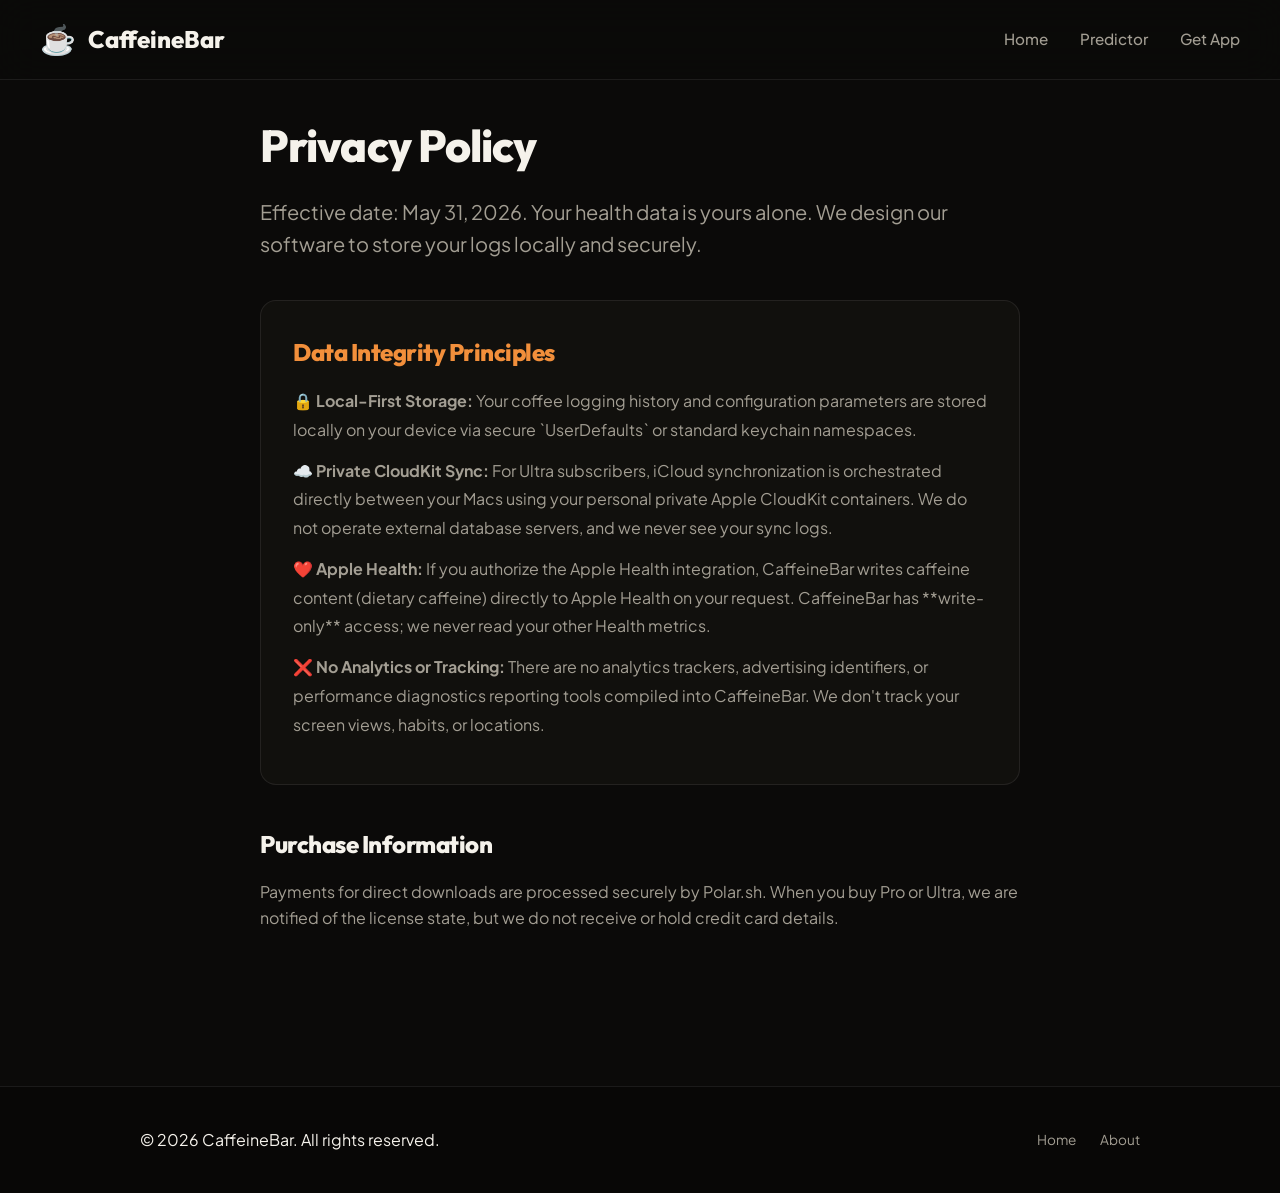
==== landing-page/privacy.html @ 2f120a83 "feat(caffeine): add caffeine level prediction and next coffee time features - Implement caffeine lev" ====
<!DOCTYPE html>
<html lang="en">
<head>
    <meta charset="UTF-8">
    <meta name="viewport" content="width=device-width, initial-scale=1.0">
    <title>Privacy Policy — CaffeineBar</title>
    <meta name="description" content="Privacy Policy for CaffeineBar. Your logs, your health, your data. Built with zero tracking.">
    <link rel="preconnect" href="https://fonts.googleapis.com">
    <link rel="preconnect" href="https://fonts.gstatic.com" crossorigin>
    <link href="https://fonts.googleapis.com/css2?family=Outfit:wght@300;400;600;800&family=Plus+Jakarta+Sans:wght@300;400;500;600;700&display=swap" rel="stylesheet">
    <link rel="stylesheet" href="style.css">
</head>
<body>
    <header class="app-header">
        <div class="logo">
            <span class="logo-icon">☕️</span>
            <span class="logo-text">CaffeineBar</span>
        </div>
        <nav class="header-nav">
            <a href="index.html" class="nav-link">Home</a>
            <a href="index.html#predictor" class="nav-link">Predictor</a>
            <a href="index.html#pricing" class="nav-link">Get App</a>
        </nav>
    </header>

    <main class="hero-section" style="max-width: 800px; text-align: left; padding-top: 40px;">
        <h1 class="hero-title" style="font-size: 2.8rem; margin-bottom: 24px;">Privacy Policy</h1>
        <p class="hero-subtitle" style="margin-left: 0; text-align: left; max-width: 100%;">
            Effective date: May 31, 2026. Your health data is yours alone. We design our software to store your logs locally and securely.
        </p>

        <section style="margin-top: 40px; background: var(--bg-surface); padding: 32px; border-radius: var(--border-radius); border: 1px solid var(--border-color);">
            <h2 style="margin-bottom: 16px; font-size: 1.5rem; color: var(--primary);">Data Integrity Principles</h2>
            <ul style="list-style: none; color: var(--text-secondary); line-height: 1.8;">
                <li style="margin-bottom: 12px;"><strong>🔒 Local-First Storage:</strong> Your coffee logging history and configuration parameters are stored locally on your device via secure `UserDefaults` or standard keychain namespaces.</li>
                <li style="margin-bottom: 12px;"><strong>☁️ Private CloudKit Sync:</strong> For Ultra subscribers, iCloud synchronization is orchestrated directly between your Macs using your personal private Apple CloudKit containers. We do not operate external database servers, and we never see your sync logs.</li>
                <li style="margin-bottom: 12px;"><strong>❤️ Apple Health:</strong> If you authorize the Apple Health integration, CaffeineBar writes caffeine content (dietary caffeine) directly to Apple Health on your request. CaffeineBar has **write-only** access; we never read your other Health metrics.</li>
                <li style="margin-bottom: 12px;"><strong>❌ No Analytics or Tracking:</strong> There are no analytics trackers, advertising identifiers, or performance diagnostics reporting tools compiled into CaffeineBar. We don't track your screen views, habits, or locations.</li>
            </ul>
        </section>

        <section style="margin-top: 40px;">
            <h2 style="margin-bottom: 16px; font-size: 1.5rem;">Purchase Information</h2>
            <p style="color: var(--text-secondary); margin-bottom: 16px;">
                Payments for direct downloads are processed securely by Polar.sh. When you buy Pro or Ultra, we are notified of the license state, but we do not receive or hold credit card details.
            </p>
        </section>
    </main>

    <footer class="app-footer">
        <div class="footer-content">
            <p>&copy; 2026 CaffeineBar. All rights reserved.</p>
            <div class="footer-links">
                <a href="index.html">Home</a>
                <a href="about.html">About</a>
            </div>
        </div>
    </footer>
</body>
</html>
---- landing-page/style.css ----
/* Global Variables & Colors */
:root {
    --bg-base: #0b0a09;
    --bg-surface: rgba(22, 20, 18, 0.6);
    --bg-surface-solid: #161412;
    --border-color: rgba(255, 255, 255, 0.08);
    --text-primary: #f5f2eb;
    --text-secondary: #a39e93;
    
    --primary: #f28f3b;
    --primary-glow: rgba(242, 143, 59, 0.15);
    --secondary: #e5b382;
    
    --status-empty: #a39e93;
    --status-active: #48bb78;
    --status-warning: #ecc94b;
    --status-danger: #f56565;
    
    --font-heading: 'Outfit', sans-serif;
    --font-body: 'Plus Jakarta Sans', sans-serif;
    --border-radius: 16px;
    --transition: all 0.3s cubic-bezier(0.16, 1, 0.3, 1);
}

/* Base Styles */
* {
    box-sizing: border-box;
    margin: 0;
    padding: 0;
}

body {
    background-color: var(--bg-base);
    color: var(--text-primary);
    font-family: var(--font-body);
    line-height: 1.6;
    overflow-x: hidden;
    padding-top: 80px;
}

/* Typography */
h1, h2, h3, h4 {
    font-family: var(--font-heading);
    font-weight: 800;
    letter-spacing: -0.02em;
}

a {
    color: inherit;
    text-decoration: none;
}

/* Header & Navigation */
.app-header {
    position: fixed;
    top: 0;
    left: 0;
    right: 0;
    height: 80px;
    background: rgba(11, 10, 9, 0.8);
    backdrop-filter: blur(20px);
    -webkit-backdrop-filter: blur(20px);
    border-bottom: 1px solid var(--border-color);
    display: flex;
    justify-content: space-between;
    align-items: center;
    padding: 0 40px;
    z-index: 1000;
}

.logo {
    display: flex;
    align-items: center;
    gap: 12px;
    font-family: var(--font-heading);
    font-weight: 800;
    font-size: 1.5rem;
}

.logo-icon {
    font-size: 1.8rem;
}

.header-nav {
    display: flex;
    gap: 32px;
}

.nav-link {
    color: var(--text-secondary);
    font-weight: 500;
    font-size: 0.95rem;
    transition: var(--transition);
}

.nav-link:hover {
    color: var(--primary);
}

/* Hero Section */
.hero-section {
    padding: 80px 20px 60px;
    text-align: center;
    max-width: 1000px;
    margin: 0 auto;
}

.hero-title {
    font-size: 3.5rem;
    line-height: 1.15;
    margin-bottom: 24px;
}

.gradient-text {
    background: linear-gradient(135deg, var(--primary), var(--secondary));
    -webkit-background-clip: text;
    -webkit-text-fill-color: transparent;
}

.hero-subtitle {
    color: var(--text-secondary);
    font-size: 1.25rem;
    max-width: 640px;
    margin: 0 auto 40px;
}

/* Video Reel Embed Mock */
.video-container {
    position: relative;
    max-width: 720px;
    margin: 0 auto 48px;
    border-radius: var(--border-radius);
    overflow: hidden;
    border: 1px solid var(--border-color);
    box-shadow: 0 20px 40px rgba(0, 0, 0, 0.4);
    background: #000;
    aspect-ratio: 16/9;
}

.video-container video {
    width: 100%;
    height: 100%;
    object-fit: cover;
}

.video-overlay {
    position: absolute;
    bottom: 16px;
    right: 16px;
    background: rgba(0, 0, 0, 0.6);
    backdrop-filter: blur(8px);
    -webkit-backdrop-filter: blur(8px);
    padding: 8px 16px;
    border-radius: 20px;
    font-size: 0.85rem;
    font-weight: 600;
    cursor: pointer;
    border: 1px solid rgba(255, 255, 255, 0.1);
    transition: var(--transition);
}

.video-overlay:hover {
    background: rgba(0, 0, 0, 0.8);
    transform: scale(1.05);
}

/* Waitlist Form */
.waitlist-card {
    max-width: 480px;
    margin: 0 auto;
    background: var(--bg-surface);
    backdrop-filter: blur(12px);
    -webkit-backdrop-filter: blur(12px);
    border: 1px solid var(--border-color);
    padding: 24px;
    border-radius: var(--border-radius);
}

.waitlist-title {
    font-weight: 600;
    margin-bottom: 16px;
    font-size: 0.95rem;
    color: var(--text-secondary);
}

.waitlist-form {
    display: flex;
    gap: 12px;
}

.waitlist-input {
    flex: 1;
    background: rgba(255, 255, 255, 0.05);
    border: 1px solid var(--border-color);
    padding: 12px 16px;
    border-radius: 8px;
    color: var(--text-primary);
    font-family: inherit;
    font-size: 0.95rem;
    outline: none;
    transition: var(--transition);
}

.waitlist-input:focus {
    border-color: var(--primary);
    box-shadow: 0 0 0 2px var(--primary-glow);
}

.waitlist-success {
    margin-top: 12px;
    font-weight: 600;
    color: var(--status-active);
}

/* Section Header */
.section-header {
    text-align: center;
    margin-bottom: 48px;
    padding: 0 20px;
}

.section-tag {
    font-size: 0.8rem;
    text-transform: uppercase;
    letter-spacing: 0.15em;
    color: var(--primary);
    font-weight: 700;
    display: block;
    margin-bottom: 12px;
}

.section-title {
    font-size: 2.5rem;
    margin-bottom: 16px;
}

.section-desc {
    color: var(--text-secondary);
    font-size: 1.1rem;
    max-width: 600px;
    margin: 0 auto;
}

/* Predictor Widget */
.predictor-section {
    padding: 80px 20px;
    background: radial-gradient(circle at center, rgba(242, 143, 59, 0.04) 0%, transparent 70%);
}

.predictor-grid {
    max-width: 1080px;
    margin: 0 auto;
    display: grid;
    grid-template-columns: 1fr 1.5fr;
    gap: 32px;
}

.predictor-panel {
    background: var(--bg-surface);
    backdrop-filter: blur(16px);
    -webkit-backdrop-filter: blur(16px);
    border: 1px solid var(--border-color);
    border-radius: var(--border-radius);
    padding: 32px;
}

.panel-title {
    font-size: 1.25rem;
    margin-bottom: 20px;
    color: var(--text-primary);
}

.input-group {
    margin-bottom: 20px;
}

.input-group label {
    display: block;
    font-size: 0.85rem;
    font-weight: 600;
    color: var(--text-secondary);
    margin-bottom: 8px;
}

.custom-select, .custom-input {
    width: 100%;
    background: rgba(255, 255, 255, 0.04);
    border: 1px solid var(--border-color);
    padding: 12px 16px;
    border-radius: 8px;
    color: var(--text-primary);
    font-family: inherit;
    font-size: 0.95rem;
    outline: none;
    transition: var(--transition);
}

.custom-select:focus, .custom-input:focus {
    border-color: var(--primary);
}

.panel-divider {
    border: 0;
    height: 1px;
    background: var(--border-color);
    margin: 30px 0;
}

/* Active Logged Drinks */
.drinks-log-container {
    margin-top: 24px;
}

.log-title {
    font-size: 0.9rem;
    font-weight: 700;
    text-transform: uppercase;
    letter-spacing: 0.05em;
    color: var(--text-secondary);
    margin-bottom: 12px;
}

.drinks-list {
    list-style: none;
    max-height: 200px;
    overflow-y: auto;
}

.drink-item {
    display: flex;
    justify-content: space-between;
    align-items: center;
    background: rgba(255, 255, 255, 0.02);
    border: 1px solid var(--border-color);
    padding: 8px 12px;
    border-radius: 6px;
    margin-bottom: 8px;
    font-size: 0.85rem;
}

.drink-info {
    display: flex;
    flex-direction: column;
}

.drink-remove-btn {
    background: none;
    border: none;
    color: var(--status-danger);
    cursor: pointer;
    font-size: 1.1rem;
    padding: 0 4px;
    transition: var(--transition);
}

.drink-remove-btn:hover {
    transform: scale(1.2);
}

/* Outputs Panel & Chart */
.outputs-panel {
    display: flex;
    flex-direction: column;
    justify-content: space-between;
}

.graph-wrapper {
    position: relative;
    background: rgba(0, 0, 0, 0.2);
    border-radius: 10px;
    padding: 16px;
    border: 1px solid var(--border-color);
    margin-bottom: 24px;
}

.curve-chart {
    width: 100%;
    height: 160px;
    display: block;
}

.chart-labels {
    display: flex;
    justify-content: space-between;
    padding-top: 8px;
    color: var(--text-secondary);
    font-size: 0.75rem;
    font-weight: 500;
}

.predictions-grid {
    display: grid;
    grid-template-columns: repeat(2, 1fr);
    gap: 16px;
    margin-bottom: 24px;
}

.prediction-card {
    background: rgba(255, 255, 255, 0.02);
    border: 1px solid var(--border-color);
    border-radius: 12px;
    padding: 16px;
    transition: var(--transition);
}

.prediction-card.highlight {
    background: var(--primary-glow);
    border-color: rgba(242, 143, 59, 0.3);
}

.card-label {
    font-size: 0.75rem;
    font-weight: 700;
    text-transform: uppercase;
    letter-spacing: 0.05em;
    color: var(--text-secondary);
    margin-bottom: 8px;
}

.card-value {
    font-size: 1.5rem;
    font-weight: 800;
    font-family: var(--font-heading);
}

.card-value .unit {
    font-size: 0.9rem;
    font-weight: 500;
    color: var(--text-secondary);
}

.card-sub {
    font-size: 0.8rem;
    font-weight: 600;
    margin-top: 4px;
}

/* Pricing Section */
.pricing-section {
    padding: 80px 20px;
}

.pricing-grid {
    max-width: 800px;
    margin: 0 auto;
    display: grid;
    grid-template-columns: repeat(2, 1fr);
    gap: 32px;
    align-items: stretch;
}

.pricing-card {
    background: var(--bg-surface);
    border: 1px solid var(--border-color);
    border-radius: var(--border-radius);
    padding: 40px;
    display: flex;
    flex-direction: column;
    justify-content: space-between;
    position: relative;
}

.pricing-card.premium {
    border-color: rgba(242, 143, 59, 0.4);
    background: linear-gradient(180deg, rgba(242, 143, 59, 0.04) 0%, rgba(0, 0, 0, 0) 100%), var(--bg-surface);
}

.card-badge {
    position: absolute;
    top: 20px;
    right: 20px;
    background: var(--primary);
    color: var(--bg-base);
    font-size: 0.75rem;
    font-weight: 700;
    padding: 4px 12px;
    border-radius: 12px;
    text-transform: uppercase;
}

.tier-name {
    font-size: 1.5rem;
    margin-bottom: 12px;
}

.tier-price {
    font-size: 2.5rem;
    font-weight: 800;
    font-family: var(--font-heading);
    margin-bottom: 20px;
}

.price-sub {
    font-size: 0.9rem;
    font-weight: 500;
    color: var(--text-secondary);
}

.tier-desc {
    color: var(--text-secondary);
    font-size: 0.95rem;
    margin-bottom: 30px;
}

.tier-features {
    list-style: none;
    margin-bottom: 40px;
}

.tier-features li {
    font-size: 0.9rem;
    margin-bottom: 12px;
    position: relative;
    padding-left: 24px;
}

.tier-features li::before {
    content: "✓";
    position: absolute;
    left: 0;
    color: var(--primary);
    font-weight: 700;
}

/* Buttons */
.btn {
    display: inline-flex;
    justify-content: center;
    align-items: center;
    font-family: var(--font-body);
    font-weight: 700;
    font-size: 0.95rem;
    padding: 14px 28px;
    border-radius: 8px;
    border: none;
    cursor: pointer;
    transition: var(--transition);
}

.btn-full {
    width: 100%;
}

.btn-primary {
    background: var(--primary);
    color: var(--bg-base);
}

.btn-primary:hover {
    background: var(--secondary);
    box-shadow: 0 0 20px rgba(242, 143, 59, 0.4);
}

.btn-secondary {
    background: rgba(255, 255, 255, 0.08);
    color: var(--text-primary);
    border: 1px solid var(--border-color);
}

.btn-secondary:hover {
    background: rgba(255, 255, 255, 0.15);
}

.btn-share {
    background: linear-gradient(135deg, #1da1f2, #0d8ecf);
    color: #fff;
}

.btn-share:hover {
    opacity: 0.9;
    box-shadow: 0 0 15px rgba(29, 161, 242, 0.4);
}

/* Footer */
.app-footer {
    border-top: 1px solid var(--border-color);
    padding: 40px 20px;
    text-align: center;
    margin-top: 80px;
    background: rgba(0, 0, 0, 0.3);
}

.footer-content {
    max-width: 1000px;
    margin: 0 auto;
    display: flex;
    justify-content: space-between;
    align-items: center;
}

.footer-links {
    display: flex;
    gap: 24px;
    font-size: 0.85rem;
    color: var(--text-secondary);
}

.footer-links a:hover {
    color: var(--primary);
}

/* Hide helper class */
.hidden {
    display: none !important;
}

/* Responsive adjustments */
@media (max-width: 900px) {
    .predictor-grid {
        grid-template-columns: 1fr;
    }
}

@media (max-width: 768px) {
    .hero-title {
        font-size: 2.25rem;
    }
    
    .pricing-grid {
        grid-template-columns: 1fr;
        max-width: 450px;
    }

    .footer-content {
        flex-direction: column;
        gap: 20px;
    }
}
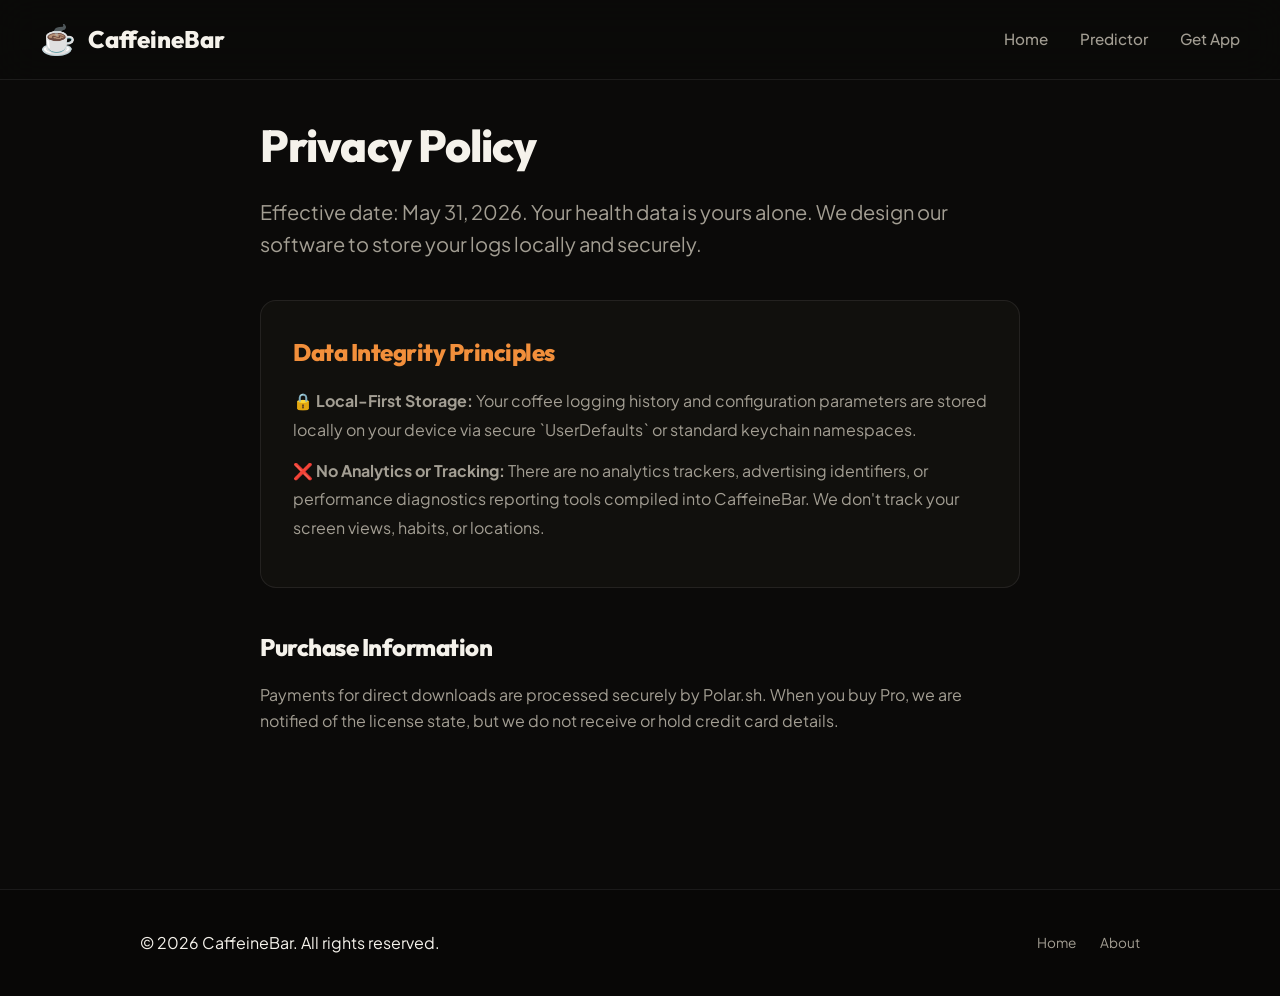
==== commit 970edc92: "fix(release): clear P0 launch blockers (Reqs 9, 13, 44, 50, 51, launch 54) - Sounds: synthesize real" ====
--- a/landing-page/privacy.html
+++ b/landing-page/privacy.html
@@ -33,8 +33,6 @@
             <h2 style="margin-bottom: 16px; font-size: 1.5rem; color: var(--primary);">Data Integrity Principles</h2>
             <ul style="list-style: none; color: var(--text-secondary); line-height: 1.8;">
                 <li style="margin-bottom: 12px;"><strong>🔒 Local-First Storage:</strong> Your coffee logging history and configuration parameters are stored locally on your device via secure `UserDefaults` or standard keychain namespaces.</li>
-                <li style="margin-bottom: 12px;"><strong>☁️ Private CloudKit Sync:</strong> For Ultra subscribers, iCloud synchronization is orchestrated directly between your Macs using your personal private Apple CloudKit containers. We do not operate external database servers, and we never see your sync logs.</li>
-                <li style="margin-bottom: 12px;"><strong>❤️ Apple Health:</strong> If you authorize the Apple Health integration, CaffeineBar writes caffeine content (dietary caffeine) directly to Apple Health on your request. CaffeineBar has **write-only** access; we never read your other Health metrics.</li>
                 <li style="margin-bottom: 12px;"><strong>❌ No Analytics or Tracking:</strong> There are no analytics trackers, advertising identifiers, or performance diagnostics reporting tools compiled into CaffeineBar. We don't track your screen views, habits, or locations.</li>
             </ul>
         </section>
@@ -42,7 +40,7 @@
         <section style="margin-top: 40px;">
             <h2 style="margin-bottom: 16px; font-size: 1.5rem;">Purchase Information</h2>
             <p style="color: var(--text-secondary); margin-bottom: 16px;">
-                Payments for direct downloads are processed securely by Polar.sh. When you buy Pro or Ultra, we are notified of the license state, but we do not receive or hold credit card details.
+                Payments for direct downloads are processed securely by Polar.sh. When you buy Pro, we are notified of the license state, but we do not receive or hold credit card details.
             </p>
         </section>
     </main>
